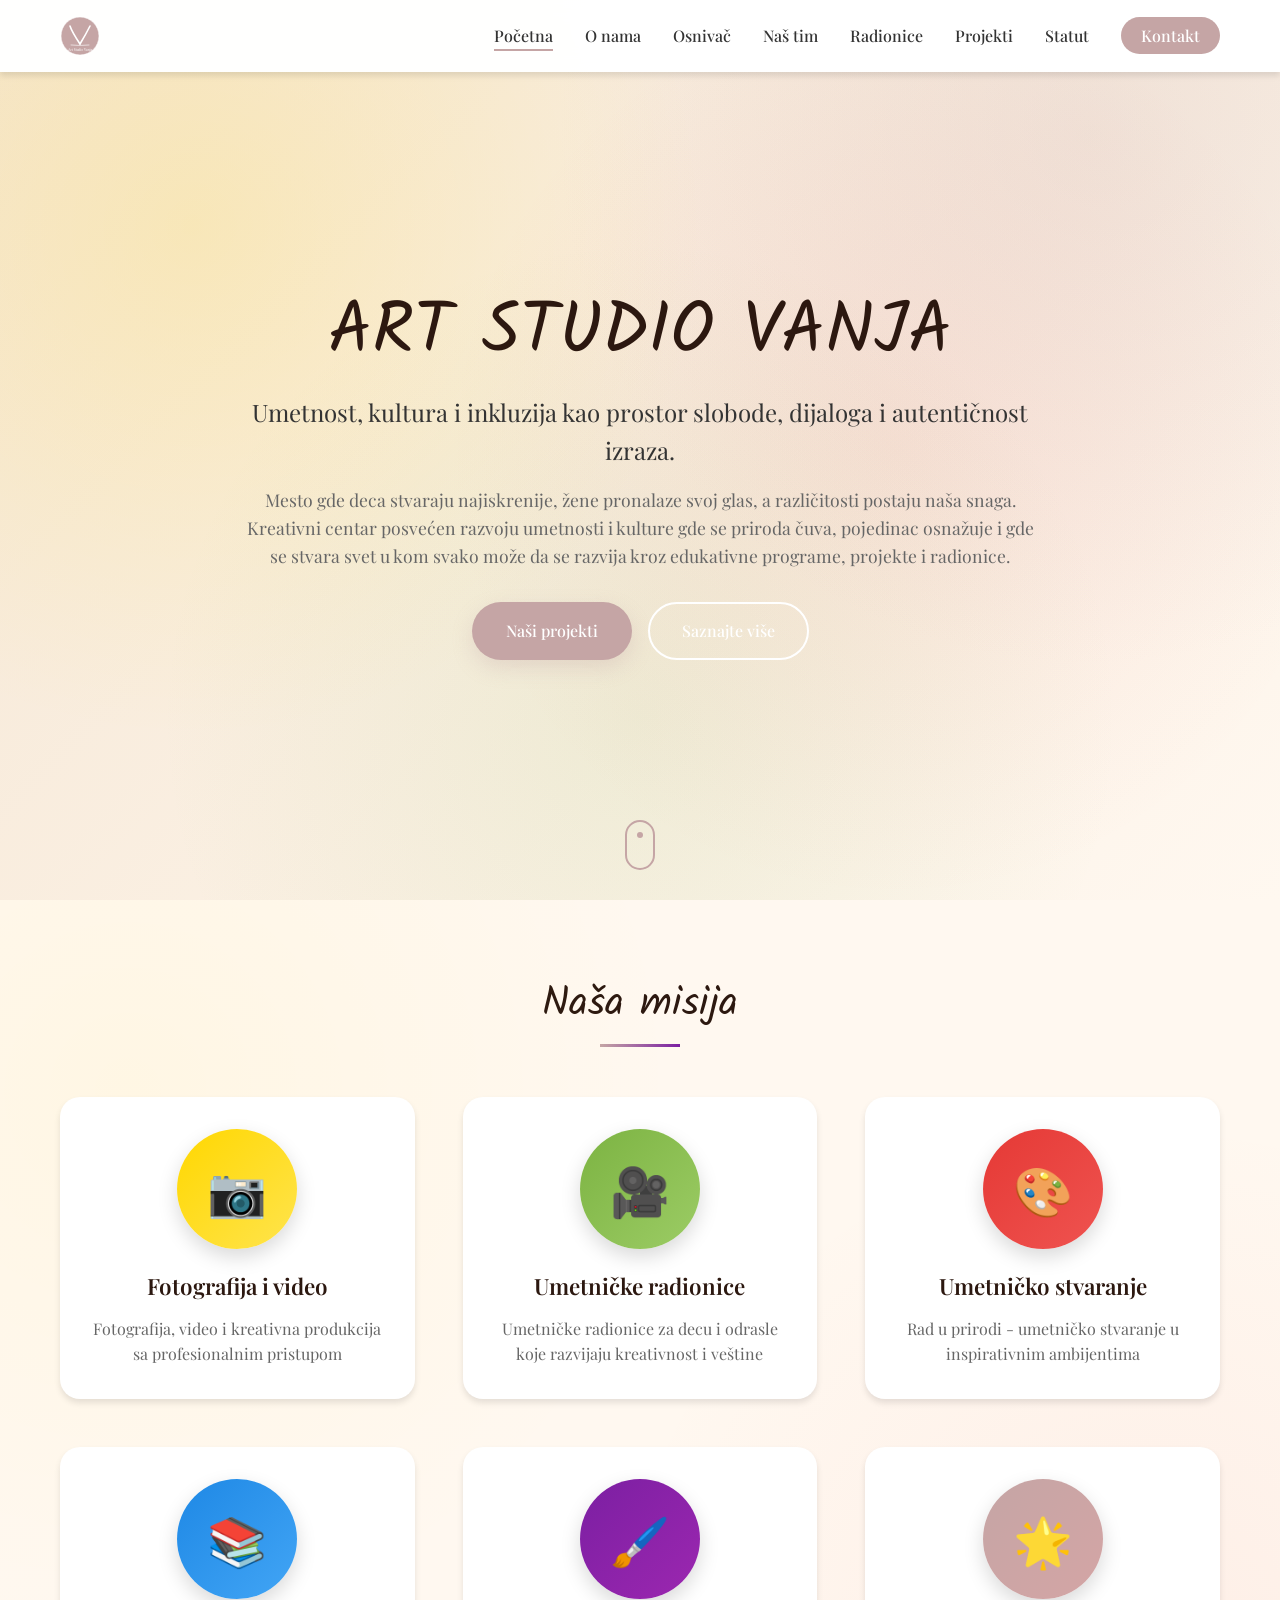
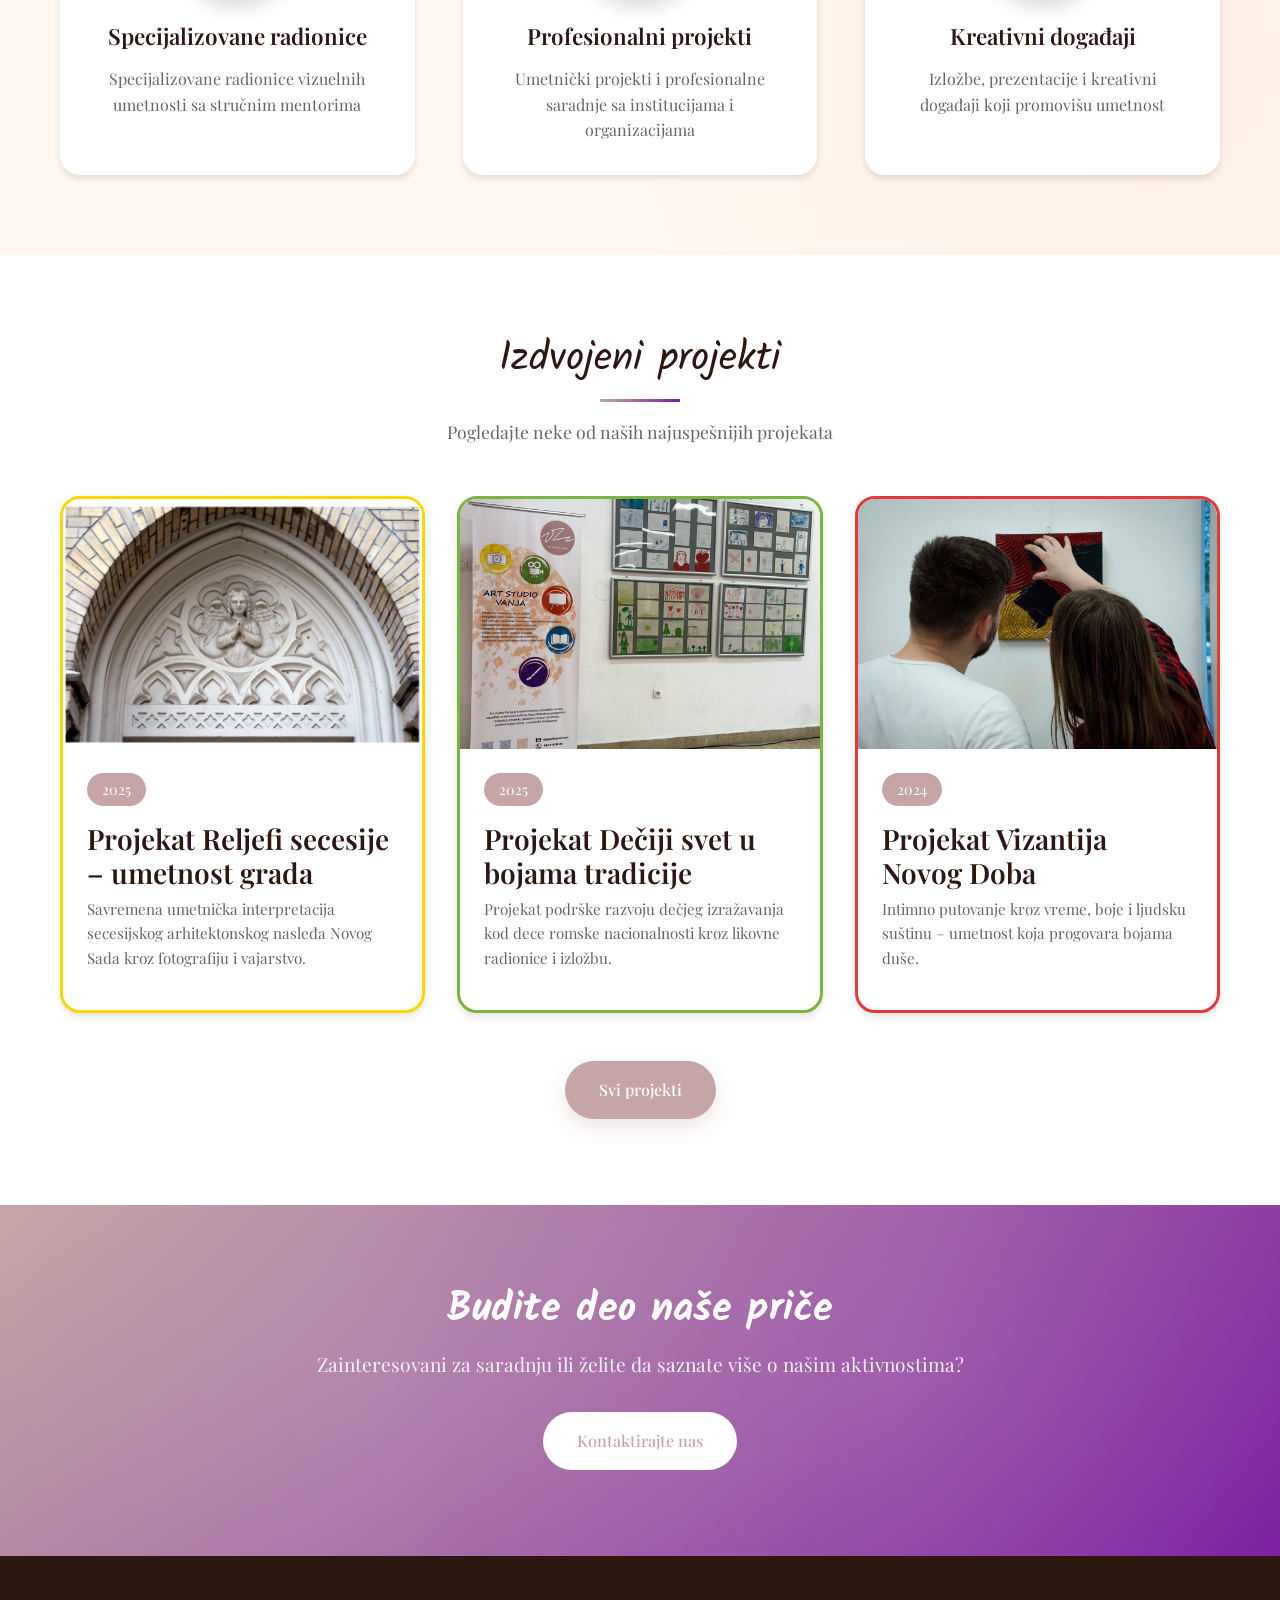
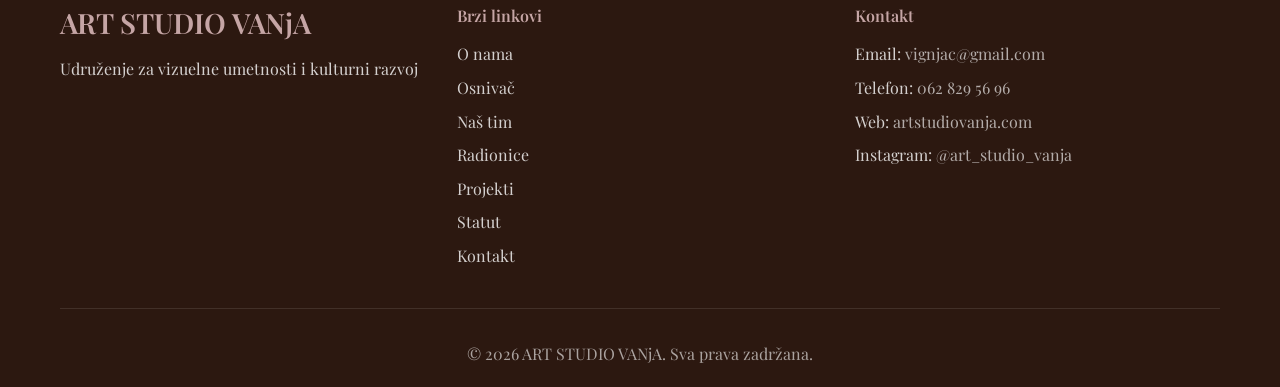
==== index.html @ 2db93eac "Initial commit" ====
<!DOCTYPE html>
<html lang="sr">
<head>
    <meta charset="UTF-8">
    <meta name="viewport" content="width=device-width, initial-scale=1.0">
    <meta name="description" content="ART STUDIO VANjA - Udruženje za vizuelne umetnosti, osnaživanje žena, inkluziju osetljivih grupa i umetnički rad sa decom">
    <meta name="keywords" content="vizuelne umetnosti, udruženje, kultura, Srbija, umetnost">
    <title>ART STUDIO VANjA | Udruženje za vizuelne umetnosti</title>
    <link rel="stylesheet" href="css/style.css">
    <link rel="preconnect" href="https://fonts.googleapis.com">
    <link rel="preconnect" href="https://fonts.gstatic.com" crossorigin>
    <link href="https://fonts.googleapis.com/css2?family=Playfair+Display:wght@400;600;700&family=Poppins:wght@300;400;500;600&family=Kalam:wght@300;400;700&display=swap" rel="stylesheet">
</head>
<body>
    <!-- Navigation -->
    <nav class="navbar" id="navbar">
        <div class="container">
            <div class="nav-wrapper">
                <a href="index.html" class="logo">
                    <img src="images/logo.svg" alt="ART STUDIO VANJA" style="height: 40px; width: auto;">
                </a>
                <button class="mobile-menu-toggle" id="mobileMenuToggle">
                    <span></span>
                    <span></span>
                    <span></span>
                </button>
                <ul class="nav-menu" id="navMenu">
                    <li><a href="index.html" class="nav-link active">Početna</a></li>
                    <li><a href="about.html" class="nav-link">O nama</a></li>
                    <li><a href="founder.html" class="nav-link">Osnivač</a></li>
                    <li><a href="team.html" class="nav-link">Naš tim</a></li>
                    <li><a href="workshops.html" class="nav-link">Radionice</a></li>
                    <li><a href="projects.html" class="nav-link">Projekti</a></li>
                    <li><a href="statute.html" class="nav-link">Statut</a></li>
                    <li><a href="contact.html" class="nav-link contact-btn">Kontakt</a></li>
                </ul>
            </div>
        </div>
    </nav>

    <!-- Hero Section -->
    <section class="hero">
        <div class="hero-overlay"></div>
        <div class="container">
            <div class="hero-content">
                <h1 class="hero-title">ART STUDIO VANJA</h1>
                <p class="hero-subtitle">Umetnost, kultura i inkluzija kao prostor slobode, dijaloga i autentičnost izraza.</p>
                <p class="hero-description">
                    Mesto gde deca stvaraju najiskrenije, žene pronalaze svoj glas, a različitosti postaju naša snaga.
                    Kreativni centar posvećen razvoju umetnosti i kulture gde se priroda čuva, pojedinac osnažuje i gde
                    se stvara svet u kom svako može da se razvija kroz edukativne programe, projekte i radionice.
                </p>
                <div class="hero-buttons">
                    <a href="projects.html" class="btn btn-primary">Naši projekti</a>
                    <a href="about.html" class="btn btn-secondary">Saznajte više</a>
                </div>
            </div>
        </div>
        <div class="scroll-indicator">
            <span></span>
        </div>
    </section>

    <!-- Mission Section -->
    <section class="mission">
        <div class="container">
            <div class="section-header">
                <h2 class="section-title">Naša misija</h2>
                <div class="title-underline"></div>
            </div>
            <div class="mission-grid">
                <div class="mission-card">
                    <div class="mission-icon">📷</div>
                    <h3>Fotografija i video</h3>
                    <p>Fotografija, video i kreativna produkcija sa profesionalnim pristupom</p>
                </div>
                <div class="mission-card">
                    <div class="mission-icon">🎥</div>
                    <h3>Umetničke radionice</h3>
                    <p>Umetničke radionice za decu i odrasle koje razvijaju kreativnost i veštine</p>
                </div>
                <div class="mission-card">
                    <div class="mission-icon">🎨</div>
                    <h3>Umetničko stvaranje</h3>
                    <p>Rad u prirodi - umetničko stvaranje u inspirativnim ambijentima</p>
                </div>
                <div class="mission-card">
                    <div class="mission-icon">📚</div>
                    <h3>Specijalizovane radionice</h3>
                    <p>Specijalizovane radionice vizuelnih umetnosti sa stručnim mentorima</p>
                </div>
                <div class="mission-card">
                    <div class="mission-icon">🖌️</div>
                    <h3>Profesionalni projekti</h3>
                    <p>Umetnički projekti i profesionalne saradnje sa institucijama i organizacijama</p>
                </div>
                <div class="mission-card">
                    <div class="mission-icon">🌟</div>
                    <h3>Kreativni događaji</h3>
                    <p>Izložbe, prezentacije i kreativni događaji koji promovišu umetnost</p>
                </div>
            </div>
        </div>
    </section>

    <!-- Featured Projects -->
    <section class="featured-projects">
        <div class="container">
            <div class="section-header">
                <h2 class="section-title">Izdvojeni projekti</h2>
                <div class="title-underline"></div>
                <p class="section-description">Pogledajte neke od naših najuspešnijih projekata</p>
            </div>
            <div class="projects-grid">
                <!-- Project Card 1 - Reljefi Secesije -->
                <div class="project-card">
                    <div class="project-image">
                        <img src="images/projects/reljefi-secesije/viber_image_2026-04-03_11-21-14-003.jpg" alt="Projekat Reljefi secesije">
                        <div class="project-overlay">
                            <button class="project-link" onclick="openProjectModal('reljefiSecesije')">Detalji</button>
                        </div>
                    </div>
                    <div class="project-info">
                        <span class="project-year">2025</span>
                        <h3 class="project-title">Projekat Reljefi secesije – umetnost grada</h3>
                        <p class="project-description">Savremena umetnička interpretacija secesijskog arhitektonskog nasleđa Novog Sada kroz fotografiju i vajarstvo.</p>
                    </div>
                </div>
                <!-- Project Card 2 - Dečiji svet -->
                <div class="project-card">
                    <div class="project-image">
                        <img src="images/projects/deciji-svet/viber_image_2026-04-03_10-10-37-420.jpg" alt="Projekat Dečiji svet">
                        <div class="project-overlay">
                            <button class="project-link" onclick="openProjectModal('decijiSvet')">Detalji</button>
                        </div>
                    </div>
                    <div class="project-info">
                        <span class="project-year">2025</span>
                        <h3 class="project-title">Projekat Dečiji svet u bojama tradicije</h3>
                        <p class="project-description">Projekat podrške razvoju dečjeg izražavanja kod dece romske nacionalnosti kroz likovne radionice i izložbu.</p>
                    </div>
                </div>
                <!-- Project Card 3 - Vizantija -->
                <div class="project-card">
                    <div class="project-image">
                        <img src="images/projects/vizantija/503607739_1239984691470916_4151412287843451661_n.jpg" alt="Projekat Vizantija">
                        <div class="project-overlay">
                            <button class="project-link" onclick="openProjectModal('vizantija')">Detalji</button>
                        </div>
                    </div>
                    <div class="project-info">
                        <span class="project-year">2024</span>
                        <h3 class="project-title">Projekat Vizantija Novog Doba</h3>
                        <p class="project-description">Intimno putovanje kroz vreme, boje i ljudsku suštinu – umetnost koja progovara bojama duše.</p>
                    </div>
                </div>
            </div>
            <div class="text-center">
                <a href="projects.html" class="btn btn-primary">Svi projekti</a>
            </div>
        </div>
    </section>

    <!-- Project Modal -->
    <div class="modal" id="projectModal">
        <div class="modal-content">
            <button class="modal-close" onclick="closeProjectModal()">&times;</button>
            <div class="modal-body" id="modalBody">
                <!-- Modal content will be dynamically inserted here -->
            </div>
        </div>
    </div>

    <!-- Lightbox -->
    <div class="lightbox" id="lightbox">
        <button class="lightbox-close" id="lightboxClose">&times;</button>
        <button class="lightbox-nav lightbox-prev" id="lightboxPrev">&#8249;</button>
        <button class="lightbox-nav lightbox-next" id="lightboxNext">&#8250;</button>
        <div class="lightbox-content">
            <img src="" alt="Fotografija" id="lightboxImage">
        </div>
        <div class="lightbox-counter" id="lightboxCounter">1 / 1</div>
    </div>

    <!-- CTA Section -->
    <section class="cta">
        <div class="container">
            <h2>Budite deo naše priče</h2>
            <p>Zainteresovani za saradnju ili želite da saznate više o našim aktivnostima?</p>
            <a href="contact.html" class="btn btn-light">Kontaktirajte nas</a>
        </div>
    </section>

    <!-- Footer -->
    <footer class="footer">
        <div class="container">
            <div class="footer-content">
                <div class="footer-section">
                    <h3>ART STUDIO VANjA</h3>
                    <p>Udruženje za vizuelne umetnosti i kulturni razvoj</p>
                </div>
                <div class="footer-section">
                    <h4>Brzi linkovi</h4>
                    <ul>
                        <li><a href="about.html">O nama</a></li>
                        <li><a href="founder.html">Osnivač</a></li>
                        <li><a href="team.html">Naš tim</a></li>
                        <li><a href="workshops.html">Radionice</a></li>
                        <li><a href="projects.html">Projekti</a></li>
                        <li><a href="statute.html">Statut</a></li>
                        <li><a href="contact.html">Kontakt</a></li>
                    </ul>
                </div>
                <div class="footer-section">
                    <h4>Kontakt</h4>
                    <p>Email: <a href="mailto:vignjac@gmail.com">vignjac@gmail.com</a></p>
                    <p>Telefon: <a href="tel:+381628295696">062 829 56 96</a></p>
                    <p>Web: <a href="https://artstudiovanja.com">artstudiovanja.com</a></p>
                    <p>Instagram: <a href="https://www.instagram.com/art_studio_vanja" target="_blank" rel="noopener noreferrer">@art_studio_vanja</a></p>
                </div>
            </div>
            <div class="footer-bottom">
                <p>&copy; 2026 ART STUDIO VANjA. Sva prava zadržana.</p>
            </div>
        </div>
    </footer>

    <script src="js/main.js"></script>
</body>
</html>
---- css/style.css ----
/* ==========================================================================
   ART STUDIO VANJA - Main Stylesheet (Redesigned based on Roll-up)
   ========================================================================== */

/* CSS Variables - Based on Roll-up Design */
:root {
    /* Brand Colors from Roll-up */
    --color-rose: #C5A5A5;
    --color-yellow: #FFD700;
    --color-green: #7CB342;
    --color-red: #E53935;
    --color-blue: #1E88E5;
    --color-purple: #7B1FA2;
    --color-peach: #F5E6D3;
    --color-peach-light: #FFF8F0;

    /* Neutral Colors */
    --dark-color: #2C1810;
    --text-color: #333333;
    --text-light: #666666;
    --white: #FFFFFF;

    /* Effects */
    --shadow: 0 4px 6px rgba(0, 0, 0, 0.1);
    --shadow-lg: 0 10px 30px rgba(0, 0, 0, 0.15);
    --shadow-colored: 0 8px 20px rgba(197, 165, 165, 0.3);
    --transition: all 0.3s ease;

    /* Fonts */
    --font-heading: 'Playfair Display', serif;
    --font-body: 'Playfair Display', serif;
    --font-handwritten: 'Kalam', cursive;
}

/* Reset & Base Styles */
* {
    margin: 0;
    padding: 0;
    box-sizing: border-box;
}

html {
    scroll-behavior: smooth;
    font-size: 16px;
}

body {
    font-family: var(--font-body);
    color: var(--text-color);
    line-height: 1.6;
    background-color: var(--white);
    position: relative;
}

/* Watercolor Background Pattern */
body::before {
    content: '';
    position: fixed;
    top: 0;
    left: 0;
    width: 100%;
    height: 100%;
    background-image:
        radial-gradient(circle at 20% 30%, rgba(245, 230, 211, 0.4) 0%, transparent 50%),
        radial-gradient(circle at 80% 20%, rgba(197, 165, 165, 0.3) 0%, transparent 50%),
        radial-gradient(circle at 40% 70%, rgba(255, 215, 0, 0.1) 0%, transparent 50%),
        radial-gradient(circle at 70% 80%, rgba(124, 179, 66, 0.1) 0%, transparent 50%);
    pointer-events: none;
    z-index: -1;
}

img {
    max-width: 100%;
    height: auto;
    display: block;
}

a {
    text-decoration: none;
    color: inherit;
    transition: var(--transition);
}

ul {
    list-style: none;
}

/* Container */
.container {
    max-width: 1200px;
    margin: 0 auto;
    padding: 0 20px;
}

/* Typography */
h1, h2, h3, h4, h5, h6 {
    font-family: var(--font-heading);
    font-weight: 600;
    line-height: 1.2;
    margin-bottom: 1rem;
}

h1 {
    font-size: 3rem;
}

h2 {
    font-size: 2.5rem;
}

h3 {
    font-size: 1.75rem;
}

p {
    margin-bottom: 1rem;
}

/* Handwritten Style for Titles */
.handwritten {
    font-family: var(--font-handwritten);
    font-weight: 400;
}

/* Buttons */
.btn {
    display: inline-block;
    padding: 14px 32px;
    border-radius: 50px;
    font-weight: 500;
    cursor: pointer;
    transition: var(--transition);
    border: 2px solid transparent;
    text-align: center;
    position: relative;
    overflow: hidden;
}

.btn::before {
    content: '';
    position: absolute;
    top: 50%;
    left: 50%;
    width: 0;
    height: 0;
    border-radius: 50%;
    background: rgba(255, 255, 255, 0.3);
    transform: translate(-50%, -50%);
    transition: width 0.6s, height 0.6s;
}

.btn:hover::before {
    width: 300px;
    height: 300px;
}

.btn-primary {
    background-color: var(--color-rose);
    color: var(--white);
    box-shadow: var(--shadow-colored);
}

.btn-primary:hover {
    background-color: var(--color-purple);
    transform: translateY(-2px);
    box-shadow: 0 10px 25px rgba(123, 31, 162, 0.3);
}

.btn-secondary {
    background-color: transparent;
    border-color: var(--white);
    color: var(--white);
}

.btn-secondary:hover {
    background-color: var(--white);
    color: var(--color-rose);
    transform: translateY(-2px);
}

.btn-light {
    background-color: var(--white);
    color: var(--color-rose);
}

.btn-light:hover {
    background-color: transparent;
    border-color: var(--white);
    color: var(--white);
    transform: translateY(-2px);
}

/* Navigation */
.navbar {
    position: fixed;
    top: 0;
    left: 0;
    right: 0;
    background-color: rgba(255, 255, 255, 0.98);
    backdrop-filter: blur(10px);
    box-shadow: var(--shadow);
    z-index: 1000;
    transition: var(--transition);
}

.navbar.scrolled {
    background-color: rgba(255, 255, 255, 0.95);
}

.nav-wrapper {
    display: flex;
    justify-content: space-between;
    align-items: center;
    padding: 1rem 0;
}

.logo {
    font-family: var(--font-handwritten);
    font-size: 1.5rem;
    font-weight: 700;
    color: var(--color-rose);
    display: flex;
    align-items: center;
    gap: 10px;
}

.logo-icon {
    width: 40px;
    height: 40px;
    background-color: var(--color-rose);
    border-radius: 50%;
    display: flex;
    align-items: center;
    justify-content: center;
    color: var(--white);
    font-size: 1.2rem;
    font-weight: bold;
}

.nav-menu {
    display: flex;
    gap: 2rem;
    align-items: center;
}

.nav-link {
    font-weight: 500;
    color: var(--text-color);
    position: relative;
}

.nav-link::after {
    content: '';
    position: absolute;
    bottom: -5px;
    left: 0;
    width: 0;
    height: 2px;
    background-color: var(--color-rose);
    transition: var(--transition);
}

.nav-link:hover::after,
.nav-link.active::after {
    width: 100%;
}

.contact-btn {
    padding: 8px 20px;
    background-color: var(--color-rose);
    color: var(--white);
    border-radius: 25px;
}

.contact-btn::after {
    display: none;
}

.contact-btn:hover {
    background-color: var(--color-purple);
}

.mobile-menu-toggle {
    display: none;
    flex-direction: column;
    gap: 5px;
    background: none;
    border: none;
    cursor: pointer;
}

.mobile-menu-toggle span {
    width: 25px;
    height: 3px;
    background-color: var(--color-rose);
    transition: var(--transition);
}

/* Hero Section */
.hero {
    position: relative;
    min-height: 100vh;
    display: flex;
    align-items: center;
    justify-content: center;
    background: linear-gradient(135deg, var(--color-peach) 0%, var(--color-peach-light) 100%);
    color: var(--dark-color);
    text-align: center;
    padding: 100px 20px 50px;
    overflow: hidden;
}

/* Watercolor effect overlay */
.hero::before {
    content: '';
    position: absolute;
    top: 0;
    left: 0;
    right: 0;
    bottom: 0;
    background-image:
        radial-gradient(circle at 15% 25%, rgba(255, 215, 0, 0.15) 0%, transparent 40%),
        radial-gradient(circle at 85% 15%, rgba(197, 165, 165, 0.2) 0%, transparent 40%),
        radial-gradient(circle at 50% 80%, rgba(124, 179, 66, 0.1) 0%, transparent 50%),
        radial-gradient(circle at 70% 50%, rgba(229, 57, 53, 0.08) 0%, transparent 45%);
    pointer-events: none;
}

.hero-overlay {
    position: absolute;
    top: 0;
    left: 0;
    right: 0;
    bottom: 0;
    opacity: 0.3;
    pointer-events: none;
}

.hero-content {
    position: relative;
    z-index: 1;
    max-width: 800px;
}

.hero-title {
    font-family: var(--font-handwritten);
    font-size: 4.5rem;
    margin-bottom: 1rem;
    color: var(--dark-color);
    animation: fadeInUp 1s ease;
    font-weight: 400;
}

.hero-subtitle {
    font-size: 1.5rem;
    margin-bottom: 1rem;
    font-weight: 400;
    color: var(--text-color);
    animation: fadeInUp 1s ease 0.2s both;
}

.hero-description {
    font-size: 1.1rem;
    margin-bottom: 2rem;
    color: var(--text-light);
    animation: fadeInUp 1s ease 0.4s both;
}

.hero-buttons {
    display: flex;
    gap: 1rem;
    justify-content: center;
    flex-wrap: wrap;
    animation: fadeInUp 1s ease 0.6s both;
}

.scroll-indicator {
    position: absolute;
    bottom: 30px;
    left: 50%;
    transform: translateX(-50%);
    animation: bounce 2s infinite;
}

.scroll-indicator span {
    display: block;
    width: 30px;
    height: 50px;
    border: 2px solid var(--color-rose);
    border-radius: 25px;
    position: relative;
}

.scroll-indicator span::before {
    content: '';
    position: absolute;
    top: 10px;
    left: 50%;
    width: 6px;
    height: 6px;
    background-color: var(--color-rose);
    border-radius: 50%;
    transform: translateX(-50%);
    animation: scroll 2s infinite;
}

/* Page Header */
.page-header {
    background: linear-gradient(135deg, var(--color-peach) 0%, var(--color-peach-light) 100%);
    color: var(--dark-color);
    text-align: center;
    padding: 150px 20px 80px;
    margin-top: 70px;
    position: relative;
    overflow: hidden;
}

.page-header::before {
    content: '';
    position: absolute;
    top: 0;
    left: 0;
    right: 0;
    bottom: 0;
    background-image:
        radial-gradient(circle at 20% 30%, rgba(197, 165, 165, 0.2) 0%, transparent 50%),
        radial-gradient(circle at 80% 70%, rgba(124, 179, 66, 0.15) 0%, transparent 50%);
    pointer-events: none;
}

.page-header h1 {
    font-family: var(--font-handwritten);
    font-size: 3.5rem;
    margin-bottom: 0.5rem;
    position: relative;
    z-index: 1;
}

.page-header p {
    font-size: 1.2rem;
    color: var(--text-light);
    position: relative;
    z-index: 1;
}

/* Section Styling */
section {
    padding: 80px 0;
}

.section-header {
    text-align: center;
    margin-bottom: 50px;
}

.section-title {
    font-family: var(--font-handwritten);
    color: var(--dark-color);
    margin-bottom: 1rem;
    font-weight: 400;
}

.title-underline {
    width: 80px;
    height: 3px;
    background: linear-gradient(90deg, var(--color-rose), var(--color-purple));
    margin: 0 auto 1rem;
}

.section-description {
    color: var(--text-light);
    font-size: 1.1rem;
    max-width: 600px;
    margin: 0 auto;
}

/* Mission Grid - Colorful Circle Icons */
.mission {
    background-color: var(--color-peach-light);
    position: relative;
}

.mission::before {
    content: '';
    position: absolute;
    top: 0;
    left: 0;
    right: 0;
    bottom: 0;
    background-image:
        radial-gradient(circle at 10% 20%, rgba(255, 215, 0, 0.05) 0%, transparent 40%),
        radial-gradient(circle at 90% 80%, rgba(229, 57, 53, 0.05) 0%, transparent 40%);
    pointer-events: none;
}

.mission-grid {
    display: grid;
    grid-template-columns: repeat(auto-fit, minmax(300px, 1fr));
    gap: 3rem;
    position: relative;
}

.mission-card {
    background-color: var(--white);
    padding: 2rem;
    border-radius: 20px;
    text-align: center;
    transition: var(--transition);
    box-shadow: var(--shadow);
    position: relative;
}

.mission-card:hover {
    transform: translateY(-10px);
    box-shadow: var(--shadow-lg);
}

/* Colorful Circle Icons like Roll-up */
.mission-icon {
    width: 120px;
    height: 120px;
    margin: 0 auto 1.5rem;
    border-radius: 50%;
    display: flex;
    align-items: center;
    justify-content: center;
    font-size: 3rem;
    color: var(--white);
    box-shadow: 0 8px 20px rgba(0, 0, 0, 0.15);
    position: relative;
    transition: var(--transition);
}

.mission-card:hover .mission-icon {
    transform: scale(1.1) rotate(5deg);
}

/* Individual colors for each icon */
.mission-card:nth-child(1) .mission-icon {
    background: linear-gradient(135deg, var(--color-yellow) 0%, #FFE44D 100%);
}

.mission-card:nth-child(2) .mission-icon {
    background: linear-gradient(135deg, var(--color-green) 0%, #9CCC65 100%);
}

.mission-card:nth-child(3) .mission-icon {
    background: linear-gradient(135deg, var(--color-red) 0%, #EF5350 100%);
}

.mission-card:nth-child(4) .mission-icon {
    background: linear-gradient(135deg, var(--color-blue) 0%, #42A5F5 100%);
}

.mission-card:nth-child(5) .mission-icon {
    background: linear-gradient(135deg, var(--color-purple) 0%, #9C27B0 100%);
}

.mission-card:nth-child(6) .mission-icon {
    background: linear-gradient(135deg, var(--color-rose) 0%, #D4A5A5 100%);
}

.mission-card h3 {
    color: var(--dark-color);
    margin-bottom: 1rem;
    font-size: 1.4rem;
}

.mission-card p {
    color: var(--text-light);
    margin-bottom: 0;
}

/* Projects Grid */
.featured-projects {
    background-color: var(--white);
}

.projects-grid {
    display: grid;
    grid-template-columns: repeat(auto-fill, minmax(350px, 1fr));
    gap: 2rem;
    margin-bottom: 3rem;
}

.project-card {
    background-color: var(--white);
    border-radius: 20px;
    overflow: hidden;
    box-shadow: var(--shadow);
    transition: var(--transition);
    border: 3px solid transparent;
}

.project-card:hover {
    transform: translateY(-10px);
    box-shadow: var(--shadow-lg);
}

/* Color borders for project cards */
.project-card:nth-child(3n+1) {
    border-color: var(--color-yellow);
}

.project-card:nth-child(3n+2) {
    border-color: var(--color-green);
}

.project-card:nth-child(3n) {
    border-color: var(--color-red);
}

.project-image {
    position: relative;
    height: 250px;
    overflow: hidden;
}

.project-image img {
    width: 100%;
    height: 100%;
    object-fit: cover;
    transition: var(--transition);
}

.project-card:hover .project-image img {
    transform: scale(1.1);
}

.project-overlay {
    position: absolute;
    top: 0;
    left: 0;
    right: 0;
    bottom: 0;
    background-color: rgba(197, 165, 165, 0.95);
    display: flex;
    align-items: center;
    justify-content: center;
    opacity: 0;
    transition: var(--transition);
}

.project-card:hover .project-overlay {
    opacity: 1;
}

.project-link {
    color: var(--white);
    border: 2px solid var(--white);
    padding: 10px 25px;
    border-radius: 25px;
    background: none;
    cursor: pointer;
    font-weight: 500;
}

.project-link:hover {
    background-color: var(--white);
    color: var(--color-rose);
}

.project-info {
    padding: 1.5rem;
}

.project-year {
    display: inline-block;
    background-color: var(--color-rose);
    color: var(--white);
    padding: 5px 15px;
    border-radius: 20px;
    font-size: 0.9rem;
    margin-bottom: 1rem;
}

.project-title {
    color: var(--dark-color);
    margin-bottom: 0.5rem;
}

.project-description {
    color: var(--text-light);
    font-size: 0.95rem;
}

.project-tags {
    display: flex;
    gap: 0.5rem;
    flex-wrap: wrap;
    margin-top: 1rem;
}

.tag {
    background-color: var(--color-peach);
    color: var(--dark-color);
    padding: 5px 12px;
    border-radius: 15px;
    font-size: 0.85rem;
}

.text-center {
    text-align: center;
}

/* Filter Section */
.filter-section {
    background-color: var(--color-peach-light);
    padding: 2rem 0;
}

.filter-wrapper {
    display: flex;
    align-items: center;
    justify-content: center;
    gap: 2rem;
    flex-wrap: wrap;
}

.filter-label {
    font-weight: 600;
    color: var(--dark-color);
}

.filter-buttons {
    display: flex;
    gap: 1rem;
    flex-wrap: wrap;
}

.filter-btn {
    padding: 10px 20px;
    background-color: var(--white);
    color: var(--text-color);
    border: 2px solid transparent;
    border-radius: 25px;
    cursor: pointer;
    transition: var(--transition);
    font-weight: 500;
}

.filter-btn:hover,
.filter-btn.active {
    background-color: var(--color-rose);
    color: var(--white);
    border-color: var(--color-rose);
}

.projects-section {
    padding: 60px 0;
}

/* About Page */
.about-content {
    padding: 60px 0;
}

.content-grid {
    display: grid;
    grid-template-columns: 1fr 1fr;
    gap: 3rem;
    align-items: center;
}

.content-text h2 {
    font-family: var(--font-handwritten);
    color: var(--color-rose);
    margin-bottom: 1.5rem;
}

.content-text p {
    color: var(--text-light);
    margin-bottom: 1rem;
}

.content-image {
    border-radius: 20px;
    overflow: hidden;
    box-shadow: var(--shadow-lg);
    border: 5px solid var(--color-peach);
}

.content-image img {
    width: 100%;
    height: 500px;
    object-fit: cover;
}

/* Founder Page Styles */

/* Founder Profile Section */
.founder-profile {
    padding: 80px 0 60px;
    background: linear-gradient(135deg, var(--color-peach-light) 0%, var(--white) 100%);
    position: relative;
    overflow: hidden;
}

.founder-profile::before {
    content: '';
    position: absolute;
    top: -20%;
    right: -10%;
    width: 500px;
    height: 500px;
    background: radial-gradient(circle, rgba(197, 165, 165, 0.15) 0%, transparent 70%);
    border-radius: 50%;
    pointer-events: none;
}

.profile-wrapper {
    display: grid;
    grid-template-columns: 400px 1fr;
    gap: 4rem;
    align-items: center;
    position: relative;
    z-index: 1;
}

.profile-image-container {
    position: relative;
}

.profile-image {
    width: 100%;
    height: auto;
    border-radius: 20px;
    box-shadow: var(--shadow-colored);
    transition: var(--transition);
    object-fit: cover;
    aspect-ratio: 3/4;
}

.profile-image:hover {
    transform: translateY(-10px);
    box-shadow: 0 15px 40px rgba(197, 165, 165, 0.4);
}

.profile-intro h2 {
    font-family: var(--font-handwritten);
    font-size: 2.5rem;
    color: var(--dark-color);
    margin-bottom: 1.5rem;
}

.profile-quote {
    font-size: 1.2rem;
    line-height: 1.8;
    color: var(--text-color);
    font-style: italic;
    padding: 1.5rem 0;
    border-left: 4px solid var(--color-rose);
    padding-left: 2rem;
    margin-bottom: 2rem;
    background-color: rgba(255, 255, 255, 0.6);
    border-radius: 0 10px 10px 0;
}

.profile-highlights {
    display: flex;
    flex-direction: column;
    gap: 1.5rem;
}

.highlight-item {
    display: flex;
    align-items: center;
    gap: 1rem;
    font-size: 1.1rem;
    color: var(--text-color);
    font-weight: 500;
}

.highlight-icon {
    font-size: 2rem;
    width: 60px;
    height: 60px;
    display: flex;
    align-items: center;
    justify-content: center;
    background: linear-gradient(135deg, var(--color-rose) 0%, var(--color-purple) 100%);
    border-radius: 50%;
    box-shadow: var(--shadow);
}

.founder-biography {
    padding: 60px 0;
    background-color: var(--white);
}

.bio-intro {
    display: grid;
    grid-template-columns: 2fr 1fr;
    gap: 3rem;
    align-items: start;
}

.bio-text h2 {
    font-family: var(--font-handwritten);
    color: var(--color-rose);
    margin-bottom: 1.5rem;
    font-size: 2.5rem;
}

.bio-text p {
    color: var(--text-light);
    line-height: 1.8;
    margin-bottom: 1.5rem;
}

.contact-card {
    background: linear-gradient(135deg, var(--color-peach) 0%, var(--color-peach-light) 100%);
    padding: 2rem;
    border-radius: 20px;
    box-shadow: var(--shadow);
    position: sticky;
    top: 100px;
}

.contact-card h3 {
    font-family: var(--font-handwritten);
    color: var(--color-rose);
    margin-bottom: 1.5rem;
}

.contact-card p {
    margin-bottom: 1rem;
    color: var(--text-color);
}

.contact-card a {
    color: var(--color-rose);
    font-weight: 500;
}

.contact-card a:hover {
    text-decoration: underline;
}

/* International Presence */
.international-section {
    background-color: var(--color-peach-light);
    padding: 80px 0;
    position: relative;
    overflow: hidden;
}

.international-section::before {
    content: '';
    position: absolute;
    top: 0;
    left: 0;
    right: 0;
    bottom: 0;
    background-image:
        radial-gradient(circle at 20% 30%, rgba(197, 165, 165, 0.15) 0%, transparent 50%),
        radial-gradient(circle at 80% 70%, rgba(124, 179, 66, 0.1) 0%, transparent 50%);
    pointer-events: none;
}

.countries-grid {
    display: grid;
    grid-template-columns: repeat(auto-fit, minmax(200px, 1fr));
    gap: 1.5rem;
    margin-top: 3rem;
    position: relative;
}

.country-badge {
    background-color: var(--white);
    padding: 1.5rem;
    border-radius: 15px;
    text-align: center;
    font-size: 1.1rem;
    font-weight: 500;
    color: var(--dark-color);
    box-shadow: var(--shadow);
    transition: var(--transition);
    border: 2px solid transparent;
}

.country-badge:hover {
    transform: translateY(-5px);
    box-shadow: var(--shadow-lg);
    border-color: var(--color-rose);
}

/* Awards Section */
.awards-section {
    background-color: var(--white);
    padding: 80px 0;
}

.awards-list-detailed {
    max-width: 800px;
    margin: 0 auto;
}

.award-item-detailed {
    display: flex;
    gap: 2rem;
    margin-bottom: 3rem;
    padding: 2.5rem;
    background: linear-gradient(135deg, var(--color-peach-light) 0%, var(--white) 100%);
    border-radius: 20px;
    box-shadow: var(--shadow);
    transition: var(--transition);
    border-left: 5px solid var(--color-yellow);
}

.award-item-detailed:hover {
    transform: translateX(10px);
    box-shadow: var(--shadow-lg);
}

.award-year {
    font-family: var(--font-heading);
    font-size: 3rem;
    font-weight: 700;
    color: var(--color-rose);
    flex-shrink: 0;
    line-height: 1;
}

.award-content h3 {
    font-family: var(--font-handwritten);
    color: var(--dark-color);
    margin-bottom: 1rem;
    font-size: 1.5rem;
}

.award-content p {
    color: var(--text-light);
    line-height: 1.6;
    margin-bottom: 0;
}

/* Timeline for Solo Exhibitions */
.exhibitions-section {
    background-color: var(--color-peach-light);
    padding: 80px 0;
}

.timeline {
    max-width: 900px;
    margin: 3rem auto 0;
    position: relative;
    padding-left: 2rem;
}

.timeline::before {
    content: '';
    position: absolute;
    left: 0;
    top: 0;
    bottom: 0;
    width: 4px;
    background: linear-gradient(to bottom, var(--color-rose), var(--color-purple));
    border-radius: 2px;
}

.timeline-item {
    position: relative;
    margin-bottom: 2.5rem;
    padding-left: 2rem;
}

.timeline-item::before {
    content: '';
    position: absolute;
    left: -2rem;
    top: 5px;
    width: 16px;
    height: 16px;
    background-color: var(--color-rose);
    border-radius: 50%;
    border: 4px solid var(--white);
    box-shadow: 0 0 0 2px var(--color-rose);
    z-index: 1;
}

.timeline-year {
    font-family: var(--font-heading);
    font-size: 1.2rem;
    font-weight: 600;
    color: var(--color-rose);
    margin-bottom: 0.5rem;
}

.timeline-content {
    background-color: var(--white);
    padding: 1.5rem;
    border-radius: 15px;
    box-shadow: var(--shadow);
    transition: var(--transition);
}

.timeline-content:hover {
    transform: translateX(10px);
    box-shadow: var(--shadow-lg);
}

.timeline-content h3 {
    color: var(--dark-color);
    margin-bottom: 0.5rem;
    font-size: 1.2rem;
}

.timeline-content p {
    color: var(--text-light);
    margin-bottom: 0;
    font-size: 0.95rem;
}

/* International Group Exhibitions */
.group-intl-exhibitions {
    background-color: var(--white);
    padding: 80px 0;
}

.exhibitions-grid {
    display: grid;
    grid-template-columns: repeat(auto-fit, minmax(350px, 1fr));
    gap: 2rem;
    margin-top: 3rem;
}

.exhibition-card {
    background-color: var(--color-peach-light);
    padding: 2rem;
    border-radius: 20px;
    box-shadow: var(--shadow);
    transition: var(--transition);
    border-top: 5px solid var(--color-blue);
}

.exhibition-card:hover {
    transform: translateY(-10px);
    box-shadow: var(--shadow-lg);
}

.exhibition-year {
    display: inline-block;
    background-color: var(--color-rose);
    color: var(--white);
    padding: 8px 20px;
    border-radius: 20px;
    font-weight: 600;
    margin-bottom: 1rem;
}

.exhibition-card h3 {
    color: var(--dark-color);
    margin-bottom: 1rem;
    font-size: 1.3rem;
}

.exhibition-location {
    color: var(--text-light);
    margin-bottom: 0.5rem;
    font-size: 1rem;
}

.exhibition-countries {
    color: var(--text-color);
    font-size: 0.95rem;
    line-height: 1.6;
    margin-top: 1rem;
    padding-top: 1rem;
    border-top: 2px solid rgba(197, 165, 165, 0.3);
}

/* National Group Exhibitions */
.group-national-exhibitions {
    background-color: var(--color-peach-light);
    padding: 80px 0;
}

.national-exhibitions-list {
    max-width: 900px;
    margin: 3rem auto 0;
}

.national-exhibition-item {
    display: flex;
    gap: 2rem;
    align-items: flex-start;
    margin-bottom: 2rem;
    padding: 1.5rem;
    background-color: var(--white);
    border-radius: 15px;
    box-shadow: var(--shadow);
    transition: var(--transition);
    border-left: 5px solid var(--color-green);
}

.national-exhibition-item:hover {
    transform: translateX(10px);
    box-shadow: var(--shadow-lg);
}

.nat-ex-year {
    font-family: var(--font-heading);
    font-size: 1.5rem;
    font-weight: 700;
    color: var(--color-rose);
    flex-shrink: 0;
    min-width: 60px;
}

.nat-ex-content h4 {
    color: var(--dark-color);
    margin-bottom: 0.5rem;
    font-size: 1.1rem;
}

.nat-ex-content p {
    color: var(--text-light);
    margin-bottom: 0;
    font-size: 0.95rem;
}

/* Projects Section on Founder Page */
.projects-section-founder {
    background-color: var(--white);
    padding: 80px 0;
}

.projects-founder-grid {
    display: grid;
    grid-template-columns: repeat(auto-fit, minmax(300px, 1fr));
    gap: 2rem;
    margin-top: 3rem;
}

.project-founder-card {
    background: linear-gradient(135deg, var(--color-peach) 0%, var(--color-peach-light) 100%);
    padding: 2.5rem;
    border-radius: 20px;
    box-shadow: var(--shadow);
    transition: var(--transition);
    border-top: 5px solid var(--color-purple);
}

.project-founder-card:hover {
    transform: translateY(-10px);
    box-shadow: var(--shadow-lg);
}

.project-founder-year {
    display: inline-block;
    background-color: var(--color-rose);
    color: var(--white);
    padding: 8px 20px;
    border-radius: 20px;
    font-weight: 600;
    margin-bottom: 1rem;
}

.project-founder-card h3 {
    font-family: var(--font-handwritten);
    color: var(--dark-color);
    margin-bottom: 1rem;
    font-size: 1.5rem;
}

.project-founder-card p {
    color: var(--text-light);
    margin-bottom: 0;
    line-height: 1.6;
}

/* Founder Biography */
.founder-bio {
    background-color: var(--white);
    padding: 80px 0;
}

.founder-content {
    display: grid;
    grid-template-columns: 1.5fr 1fr;
    gap: 3rem;
    margin-top: 3rem;
}

.founder-main h3 {
    font-family: var(--font-handwritten);
    color: var(--color-rose);
    font-size: 2rem;
    margin-bottom: 1.5rem;
}

.founder-intro {
    font-size: 1.1rem;
    color: var(--text-color);
    line-height: 1.8;
    margin-bottom: 1.5rem;
}

.founder-main p {
    color: var(--text-light);
    line-height: 1.8;
    margin-bottom: 1.5rem;
}

.founder-highlights {
    display: flex;
    flex-direction: column;
    gap: 2rem;
}

.highlight-box {
    background-color: var(--color-peach-light);
    padding: 2rem;
    border-radius: 20px;
    border-left: 5px solid var(--color-rose);
    box-shadow: var(--shadow);
}

.highlight-box h4 {
    font-family: var(--font-handwritten);
    color: var(--color-rose);
    font-size: 1.4rem;
    margin-bottom: 1.5rem;
}

.awards-list,
.exhibitions-list {
    list-style: none;
    padding: 0;
}

.awards-list li,
.exhibitions-list li {
    color: var(--text-light);
    margin-bottom: 1rem;
    padding-left: 1.5rem;
    position: relative;
    line-height: 1.6;
}

.awards-list li::before,
.exhibitions-list li::before {
    content: '★';
    position: absolute;
    left: 0;
    color: var(--color-yellow);
    font-size: 1.2rem;
}

.awards-list strong,
.exhibitions-list strong {
    color: var(--color-rose);
    font-weight: 600;
}

.bio-stats {
    display: grid;
    grid-template-columns: repeat(3, 1fr);
    gap: 1rem;
}

.bio-stat {
    display: flex;
    flex-direction: column;
    align-items: center;
    text-align: center;
    padding: 1rem;
    background-color: var(--white);
    border-radius: 15px;
    box-shadow: 0 2px 10px rgba(0, 0, 0, 0.05);
    transition: var(--transition);
}

.bio-stat:hover {
    transform: translateY(-5px);
    box-shadow: var(--shadow);
}

.bio-stat-number {
    font-family: var(--font-heading);
    font-size: 2rem;
    font-weight: 700;
    color: var(--color-rose);
    margin-bottom: 0.5rem;
}

.bio-stat-label {
    font-size: 0.85rem;
    color: var(--text-light);
    line-height: 1.3;
}

/* Vision Mission Values */
.vmv-section {
    background-color: var(--color-peach-light);
    position: relative;
}

.vmv-section::before {
    content: '';
    position: absolute;
    top: 0;
    left: 0;
    right: 0;
    bottom: 0;
    background-image:
        radial-gradient(circle at 25% 25%, rgba(124, 179, 66, 0.08) 0%, transparent 50%),
        radial-gradient(circle at 75% 75%, rgba(30, 136, 229, 0.08) 0%, transparent 50%);
    pointer-events: none;
}

.vmv-grid {
    display: grid;
    grid-template-columns: repeat(auto-fit, minmax(300px, 1fr));
    gap: 2rem;
    position: relative;
}

.vmv-card {
    background-color: var(--white);
    padding: 2.5rem;
    border-radius: 20px;
    text-align: center;
    box-shadow: var(--shadow);
}

.vmv-icon {
    font-size: 3.5rem;
    margin-bottom: 1rem;
}

.vmv-card h3 {
    font-family: var(--font-handwritten);
    color: var(--color-rose);
    margin-bottom: 1rem;
}

.vmv-card p {
    color: var(--text-light);
    margin-bottom: 0;
}

/* Activities */
.activities-list {
    max-width: 900px;
    margin: 0 auto;
}

.activity-item {
    display: flex;
    gap: 2rem;
    margin-bottom: 3rem;
    padding: 2rem;
    background-color: var(--color-peach-light);
    border-radius: 20px;
    transition: var(--transition);
    border-left: 5px solid var(--color-rose);
}

.activity-item:hover {
    box-shadow: var(--shadow);
    transform: translateX(10px);
}

.activity-item:nth-child(2) {
    border-left-color: var(--color-yellow);
}

.activity-item:nth-child(3) {
    border-left-color: var(--color-green);
}

.activity-item:nth-child(4) {
    border-left-color: var(--color-blue);
}

.activity-item:nth-child(5) {
    border-left-color: var(--color-purple);
}

.activity-number {
    font-size: 3rem;
    font-weight: 700;
    color: var(--color-rose);
    font-family: var(--font-heading);
    flex-shrink: 0;
}

.activity-content h3 {
    color: var(--dark-color);
    margin-bottom: 0.5rem;
}

.activity-content p {
    color: var(--text-light);
    margin-bottom: 0;
}

/* Stats Section */
.stats {
    background: linear-gradient(135deg, var(--color-rose) 0%, var(--color-purple) 100%);
    color: var(--white);
    position: relative;
}

.stats::before {
    content: '';
    position: absolute;
    top: 0;
    left: 0;
    right: 0;
    bottom: 0;
    background-image:
        radial-gradient(circle at 20% 40%, rgba(255, 255, 255, 0.1) 0%, transparent 50%),
        radial-gradient(circle at 80% 60%, rgba(255, 255, 255, 0.1) 0%, transparent 50%);
    pointer-events: none;
}

.stats-grid {
    display: grid;
    grid-template-columns: repeat(auto-fit, minmax(200px, 1fr));
    gap: 2rem;
    text-align: center;
    position: relative;
}

.stat-item {
    padding: 2rem;
}

.stat-number {
    font-size: 3.5rem;
    font-weight: 700;
    font-family: var(--font-heading);
    margin-bottom: 0.5rem;
}

.stat-number::after {
    content: '+';
}

.stat-label {
    font-size: 1.1rem;
    opacity: 0.9;
}

/* Statute Page */
.statute-content {
    padding: 60px 0;
}

.statute-wrapper {
    max-width: 900px;
    margin: 0 auto;
}

.statute-info {
    background-color: var(--color-peach-light);
    padding: 2rem;
    border-radius: 20px;
    margin-bottom: 3rem;
    border-left: 5px solid var(--color-rose);
}

.statute-info p {
    margin-bottom: 0.5rem;
}

.statute-document {
    background-color: var(--white);
}

.statute-section {
    margin-bottom: 3rem;
}

.statute-section h2 {
    font-family: var(--font-handwritten);
    color: var(--color-rose);
    border-bottom: 2px solid var(--color-rose);
    padding-bottom: 0.5rem;
    margin-bottom: 2rem;
}

.statute-article {
    margin-bottom: 2rem;
    padding-left: 1rem;
}

.statute-article h3 {
    color: var(--dark-color);
    font-size: 1.2rem;
    margin-bottom: 1rem;
}

.statute-article p,
.statute-article ul {
    color: var(--text-light);
    line-height: 1.8;
}

.statute-article ul {
    margin-left: 2rem;
}

.statute-article li {
    list-style: disc;
    margin-bottom: 0.5rem;
}

.statute-note {
    background-color: #FFF3CD;
    border-left: 4px solid var(--color-yellow);
    padding: 1.5rem;
    margin: 3rem 0;
    border-radius: 10px;
}

.statute-note p {
    margin-bottom: 0;
    color: #856404;
}

.statute-note a {
    color: var(--color-rose);
    font-weight: 600;
}

.statute-download {
    background-color: var(--color-peach-light);
    padding: 3rem 2rem;
    border-radius: 20px;
    text-align: center;
    margin-top: 3rem;
}

.statute-download h3 {
    color: var(--dark-color);
    margin-bottom: 1rem;
    font-size: 1.8rem;
}

.statute-download p {
    color: var(--text-light);
    margin-bottom: 1.5rem;
}

.download-buttons {
    display: flex;
    gap: 1.5rem;
    justify-content: center;
    flex-wrap: wrap;
    margin: 2rem 0;
}

.download-buttons .btn {
    display: inline-flex;
    align-items: center;
    gap: 10px;
    padding: 14px 28px;
    border-radius: 30px;
    font-weight: 600;
    font-size: 1.05rem;
    text-decoration: none;
    transition: all 0.3s ease;
    border: none;
    cursor: pointer;
}

.download-buttons .btn-primary {
    background: linear-gradient(135deg, var(--color-rose), var(--color-yellow));
    color: var(--dark-color);
    box-shadow: 0 4px 15px rgba(197, 165, 165, 0.3);
}

.download-buttons .btn-primary:hover {
    transform: translateY(-3px);
    box-shadow: 0 6px 20px rgba(197, 165, 165, 0.4);
}

.download-buttons .btn-secondary {
    background: white;
    color: var(--dark-color);
    border: 2px solid var(--color-rose);
    box-shadow: 0 4px 15px rgba(0, 0, 0, 0.1);
}

.download-buttons .btn-secondary:hover {
    background: var(--color-rose);
    color: white;
    transform: translateY(-3px);
    box-shadow: 0 6px 20px rgba(197, 165, 165, 0.3);
}

.download-buttons .btn svg {
    width: 20px;
    height: 20px;
}

.download-info {
    margin-top: 1rem;
    margin-bottom: 0;
}

.download-info small {
    color: var(--text-light);
    font-size: 0.9rem;
}

@media (max-width: 768px) {
    .download-buttons {
        flex-direction: column;
        gap: 1rem;
    }

    .download-buttons .btn {
        width: 100%;
        justify-content: center;
    }
}

/* Contact Page */
.contact-section {
    padding: 60px 0;
}

.contact-grid {
    display: grid;
    grid-template-columns: 1.5fr 1fr;
    gap: 3rem;
}

.contact-form-wrapper h2 {
    font-family: var(--font-handwritten);
    color: var(--color-rose);
    margin-bottom: 2rem;
}

.contact-form {
    display: flex;
    flex-direction: column;
    gap: 1.5rem;
}

.form-group {
    display: flex;
    flex-direction: column;
}

.form-group label {
    font-weight: 500;
    margin-bottom: 0.5rem;
    color: var(--dark-color);
}

.form-group input,
.form-group select,
.form-group textarea {
    padding: 12px 15px;
    border: 2px solid var(--color-peach);
    border-radius: 10px;
    font-family: var(--font-body);
    font-size: 1rem;
    transition: var(--transition);
}

.form-group input:focus,
.form-group select:focus,
.form-group textarea:focus {
    outline: none;
    border-color: var(--color-rose);
}

.form-message {
    padding: 1rem;
    border-radius: 10px;
    display: none;
    margin-top: 1rem;
}

.form-message.success {
    display: block;
    background-color: #D4EDDA;
    color: #155724;
    border: 1px solid #C3E6CB;
}

.form-message.error {
    display: block;
    background-color: #F8D7DA;
    color: #721C24;
    border: 1px solid #F5C6CB;
}

.contact-info-wrapper {
    display: flex;
    flex-direction: column;
    gap: 2rem;
}

.contact-info-card {
    background-color: var(--color-peach-light);
    padding: 2rem;
    border-radius: 20px;
}

.contact-info-card h3 {
    font-family: var(--font-handwritten);
    color: var(--color-rose);
    margin-bottom: 2rem;
}

.info-item {
    display: flex;
    gap: 1rem;
    margin-bottom: 1.5rem;
}

.info-icon {
    font-size: 1.5rem;
    flex-shrink: 0;
}

.info-content h4 {
    color: var(--dark-color);
    font-size: 1rem;
    margin-bottom: 0.25rem;
}

.info-content p {
    color: var(--text-light);
    margin-bottom: 0;
}

.info-content a {
    color: var(--color-rose);
}

.info-content a:hover {
    text-decoration: underline;
}

.social-media {
    background-color: var(--color-peach-light);
    padding: 2rem;
    border-radius: 20px;
    text-align: center;
}

.social-media h3 {
    font-family: var(--font-handwritten);
    color: var(--dark-color);
    margin-bottom: 1rem;
}

.social-media p {
    margin-bottom: 0;
}

.instagram-link {
    display: block;
    text-decoration: none;
    margin-top: 1.5rem;
}

.instagram-button {
    display: inline-flex;
    align-items: center;
    gap: 12px;
    padding: 14px 28px;
    background: linear-gradient(135deg, #833AB4 0%, #FD1D1D 50%, #F77737 100%);
    color: white;
    border-radius: 30px;
    font-weight: 600;
    font-size: 1.05rem;
    transition: all 0.3s ease;
    box-shadow: 0 4px 15px rgba(131, 58, 180, 0.3);
}

.instagram-button:hover {
    transform: translateY(-3px);
    box-shadow: 0 6px 20px rgba(131, 58, 180, 0.4);
}

.instagram-button svg {
    width: 24px;
    height: 24px;
}

.social-links {
    display: flex;
    gap: 1rem;
    justify-content: center;
    flex-wrap: wrap;
}

.social-link {
    width: 50px;
    height: 50px;
    background-color: rgba(255, 255, 255, 0.2);
    border-radius: 50%;
    display: flex;
    align-items: center;
    justify-content: center;
    transition: var(--transition);
}

.social-link:hover {
    background-color: var(--white);
    color: var(--color-rose);
    transform: translateY(-5px);
}

.map-section {
    background-color: var(--color-peach-light);
    padding: 3rem 0;
}

.map-placeholder {
    background-color: #E0E0E0;
    height: 400px;
    border-radius: 20px;
    display: flex;
    align-items: center;
    justify-content: center;
    color: var(--text-light);
}

/* Project Modal */
.modal {
    display: none;
    position: fixed;
    z-index: 2000;
    left: 0;
    top: 0;
    width: 100%;
    height: 100%;
    background-color: rgba(0, 0, 0, 0.8);
    overflow-y: auto;
    overflow-x: hidden;
}

.modal.active {
    display: flex;
    align-items: flex-start;
    justify-content: center;
    padding: 40px 20px;
}

.modal-content {
    background-color: var(--white);
    border-radius: 20px;
    max-width: 900px;
    width: 100%;
    position: relative;
    animation: slideIn 0.3s ease;
    margin: 0 auto;
}

.modal-close {
    position: sticky;
    top: 15px;
    float: right;
    margin-right: 20px;
    margin-top: 15px;
    font-size: 2rem;
    background: var(--white);
    border: none;
    cursor: pointer;
    color: var(--dark-color);
    z-index: 10;
    width: 40px;
    height: 40px;
    border-radius: 50%;
    display: flex;
    align-items: center;
    justify-content: center;
    box-shadow: 0 2px 8px rgba(0, 0, 0, 0.15);
}

.modal-close:hover {
    color: var(--color-rose);
    background: var(--color-peach-light);
}

.modal-body {
    padding: 3rem;
    clear: both;
}

/* CTA Section */
.cta {
    background: linear-gradient(135deg, var(--color-rose) 0%, var(--color-purple) 100%);
    color: var(--white);
    text-align: center;
    padding: 80px 20px;
    position: relative;
}

.cta::before {
    content: '';
    position: absolute;
    top: 0;
    left: 0;
    right: 0;
    bottom: 0;
    background-image:
        radial-gradient(circle at 30% 50%, rgba(255, 255, 255, 0.1) 0%, transparent 50%),
        radial-gradient(circle at 70% 50%, rgba(255, 255, 255, 0.1) 0%, transparent 50%);
    pointer-events: none;
}

.cta h2 {
    font-family: var(--font-handwritten);
    font-size: 2.5rem;
    margin-bottom: 1rem;
    position: relative;
}

.cta p {
    font-size: 1.2rem;
    margin-bottom: 2rem;
    opacity: 0.9;
    position: relative;
}

/* Footer */
.footer {
    background-color: var(--dark-color);
    color: var(--white);
    padding: 50px 0 20px;
}

.footer-content {
    display: grid;
    grid-template-columns: repeat(auto-fit, minmax(250px, 1fr));
    gap: 2rem;
    margin-bottom: 2rem;
}

.footer-section h3,
.footer-section h4 {
    color: var(--color-rose);
    margin-bottom: 1rem;
}

.footer-section p {
    opacity: 0.8;
    margin-bottom: 0.5rem;
}

.footer-section ul li {
    margin-bottom: 0.5rem;
}

.footer-section a {
    color: var(--white);
    opacity: 0.8;
}

.footer-section a:hover {
    opacity: 1;
    color: var(--color-rose);
}

.footer-bottom {
    text-align: center;
    padding-top: 2rem;
    border-top: 1px solid rgba(255, 255, 255, 0.1);
}

.footer-bottom p {
    opacity: 0.6;
    margin-bottom: 0;
}

/* ==========================================================================
   Team Page Styles
   ========================================================================== */

.team-section {
    padding: 80px 0;
    background-color: var(--white);
}

.team-intro {
    max-width: 800px;
    margin: 0 auto 60px;
    text-align: center;
}

.team-intro p {
    font-size: 1.1rem;
    line-height: 1.8;
    color: var(--text-light);
}

.team-members {
    max-width: 1000px;
    margin: 0 auto;
}

.team-member {
    display: grid;
    grid-template-columns: 300px 1fr;
    gap: 4rem;
    margin-bottom: 80px;
    background: linear-gradient(135deg, var(--color-peach-light) 0%, var(--white) 100%);
    padding: 3rem;
    border-radius: 20px;
    box-shadow: var(--shadow-lg);
    position: relative;
    overflow: hidden;
}

.team-member::before {
    content: '';
    position: absolute;
    top: -50%;
    right: -10%;
    width: 300px;
    height: 300px;
    background: radial-gradient(circle, rgba(197, 165, 165, 0.2) 0%, transparent 70%);
    border-radius: 50%;
    pointer-events: none;
}

.member-image {
    position: relative;
    z-index: 1;
}

.member-image img {
    width: 100%;
    height: auto;
    border-radius: 15px;
    box-shadow: var(--shadow);
    transition: var(--transition);
    object-fit: cover;
    aspect-ratio: 3/4;
}

.member-image img:hover {
    transform: translateY(-5px);
    box-shadow: var(--shadow-colored);
}

.member-content {
    position: relative;
    z-index: 1;
}

.member-header {
    margin-bottom: 2rem;
    padding-bottom: 1.5rem;
    border-bottom: 2px solid var(--color-rose);
}

.member-header h2 {
    font-size: 2.2rem;
    color: var(--dark-color);
    margin-bottom: 0.5rem;
    font-family: var(--font-heading);
}

.member-role {
    font-size: 1.1rem;
    color: var(--color-rose);
    font-weight: 500;
    font-style: italic;
}

.member-bio {
    margin-bottom: 2rem;
}

.member-bio p {
    font-size: 1rem;
    line-height: 1.8;
    color: var(--text-color);
    margin-bottom: 1rem;
}

.member-bio p:last-child {
    margin-bottom: 0;
}

.member-responsibilities {
    background-color: var(--white);
    padding: 2rem;
    border-radius: 15px;
    border-left: 4px solid var(--color-rose);
    box-shadow: var(--shadow);
}

.member-responsibilities h3 {
    font-size: 1.4rem;
    color: var(--dark-color);
    margin-bottom: 1rem;
    font-family: var(--font-heading);
}

.member-responsibilities ul {
    list-style: none;
    padding: 0;
}

.member-responsibilities ul li {
    font-size: 1rem;
    color: var(--text-color);
    padding: 0.5rem 0;
    padding-left: 1.5rem;
    position: relative;
}

.member-responsibilities ul li::before {
    content: '●';
    position: absolute;
    left: 0;
    color: var(--color-rose);
    font-size: 1.2rem;
}

.team-expansion-notice {
    text-align: center;
    padding: 3rem 2rem;
    background: linear-gradient(135deg, rgba(197, 165, 165, 0.1) 0%, rgba(245, 230, 211, 0.1) 100%);
    border-radius: 15px;
    border: 2px dashed var(--color-rose);
    margin-top: 3rem;
}

.team-expansion-notice p {
    font-size: 1.1rem;
    color: var(--text-light);
    font-style: italic;
    margin: 0;
}

/* Animations */
@keyframes fadeInUp {
    from {
        opacity: 0;
        transform: translateY(30px);
    }
    to {
        opacity: 1;
        transform: translateY(0);
    }
}

@keyframes bounce {
    0%, 20%, 50%, 80%, 100% {
        transform: translateX(-50%) translateY(0);
    }
    40% {
        transform: translateX(-50%) translateY(-10px);
    }
    60% {
        transform: translateX(-50%) translateY(-5px);
    }
}

@keyframes scroll {
    0% {
        opacity: 1;
        transform: translateX(-50%) translateY(0);
    }
    100% {
        opacity: 0;
        transform: translateX(-50%) translateY(20px);
    }
}

@keyframes slideIn {
    from {
        opacity: 0;
        transform: translateY(-50px);
    }
    to {
        opacity: 1;
        transform: translateY(0);
    }
}

/* Workshops Page Styles */
.workshops-intro {
    background-color: var(--white);
    padding: 80px 0;
}

.intro-content {
    max-width: 900px;
    margin: 0 auto;
    text-align: center;
}

.intro-content h2 {
    font-family: var(--font-handwritten);
    color: var(--color-rose);
    font-size: 2.5rem;
    margin-bottom: 1.5rem;
}

.intro-content > p {
    color: var(--text-light);
    font-size: 1.1rem;
    line-height: 1.8;
    margin-bottom: 3rem;
}

.intro-highlights {
    display: grid;
    grid-template-columns: repeat(auto-fit, minmax(150px, 1fr));
    gap: 2rem;
    margin-top: 3rem;
}

.intro-highlight-item {
    text-align: center;
}

.highlight-number {
    font-family: var(--font-heading);
    font-size: 3rem;
    font-weight: 700;
    color: var(--color-rose);
    margin-bottom: 0.5rem;
}

.intro-highlight-item p {
    color: var(--text-color);
    font-weight: 500;
    margin-bottom: 0;
}

/* Workshop Detail Sections */
.workshop-detail {
    padding: 80px 0;
    background-color: var(--color-peach-light);
}

.workshop-detail:nth-child(odd) {
    background-color: var(--white);
}

.workshop-layout {
    display: grid;
    grid-template-columns: 1fr 1.5fr;
    gap: 4rem;
    align-items: start;
}

.workshop-reverse .workshop-layout {
    grid-template-columns: 1.5fr 1fr;
}

.workshop-image {
    position: sticky;
    top: 100px;
}

.workshop-placeholder {
    width: 100%;
    aspect-ratio: 1;
    border-radius: 20px;
    display: flex;
    align-items: center;
    justify-content: center;
    box-shadow: var(--shadow-lg);
}

.workshop-badge {
    display: inline-block;
    background: linear-gradient(135deg, var(--color-rose) 0%, var(--color-purple) 100%);
    color: var(--white);
    padding: 8px 20px;
    border-radius: 20px;
    font-weight: 600;
    font-size: 0.9rem;
    margin-bottom: 1rem;
}

.workshop-info h2 {
    font-family: var(--font-handwritten);
    color: var(--dark-color);
    font-size: 2.5rem;
    margin-bottom: 1rem;
}

.workshop-tagline {
    font-size: 1.2rem;
    color: var(--text-light);
    font-style: italic;
    margin-bottom: 2rem;
}

.workshop-meta {
    background-color: var(--color-peach-light);
    padding: 1.5rem;
    border-radius: 15px;
    margin-bottom: 2rem;
    border-left: 5px solid var(--color-rose);
}

.workshop-detail:nth-child(odd) .workshop-meta {
    background-color: var(--color-peach);
}

.meta-item {
    margin-bottom: 0.75rem;
    color: var(--text-color);
}

.meta-item:last-child {
    margin-bottom: 0;
}

.meta-item strong {
    color: var(--dark-color);
    font-weight: 600;
}

.workshop-description h3 {
    font-family: var(--font-handwritten);
    color: var(--color-rose);
    font-size: 1.8rem;
    margin-bottom: 1rem;
    margin-top: 2rem;
}

.workshop-description h4 {
    color: var(--dark-color);
    font-size: 1.2rem;
    margin-top: 2rem;
    margin-bottom: 1rem;
}

.workshop-description > p {
    color: var(--text-light);
    line-height: 1.8;
    margin-bottom: 1.5rem;
}

.workshop-curriculum {
    list-style: none;
    padding: 0;
}

.workshop-curriculum li {
    color: var(--text-light);
    padding-left: 2rem;
    margin-bottom: 1rem;
    position: relative;
    line-height: 1.6;
}

.workshop-curriculum li::before {
    content: '✓';
    position: absolute;
    left: 0;
    color: var(--color-green);
    font-weight: 700;
    font-size: 1.2rem;
}

.workshop-curriculum strong {
    color: var(--dark-color);
    font-weight: 600;
}

.workshop-outcomes {
    background: linear-gradient(135deg, var(--color-peach) 0%, var(--color-peach-light) 100%);
    padding: 2rem;
    border-radius: 15px;
    margin-top: 2rem;
    box-shadow: var(--shadow);
}

.workshop-detail:nth-child(odd) .workshop-outcomes {
    background: linear-gradient(135deg, var(--color-peach-light) 0%, var(--white) 100%);
}

.workshop-outcomes h4 {
    color: var(--color-rose);
    margin-top: 0;
}

.workshop-outcomes ul {
    list-style: none;
    padding: 0;
}

.workshop-outcomes li {
    color: var(--text-color);
    padding-left: 2rem;
    margin-bottom: 1rem;
    position: relative;
    line-height: 1.6;
}

.workshop-outcomes li:last-child {
    margin-bottom: 0;
}

.workshop-outcomes li::before {
    content: '🎯';
    position: absolute;
    left: 0;
    font-size: 1.2rem;
}

/* Additional Info Section */
.workshops-additional-info {
    background-color: var(--color-peach-light);
    padding: 80px 0;
}

.additional-info-grid {
    display: grid;
    grid-template-columns: repeat(auto-fit, minmax(250px, 1fr));
    gap: 2rem;
}

.info-card {
    background-color: var(--white);
    padding: 2.5rem;
    border-radius: 20px;
    text-align: center;
    box-shadow: var(--shadow);
    transition: var(--transition);
    border-top: 5px solid var(--color-rose);
}

.info-card:nth-child(2) {
    border-top-color: var(--color-blue);
}

.info-card:nth-child(3) {
    border-top-color: var(--color-green);
}

.info-card:nth-child(4) {
    border-top-color: var(--color-purple);
}

.info-card:hover {
    transform: translateY(-10px);
    box-shadow: var(--shadow-lg);
}

.info-icon {
    font-size: 3.5rem;
    margin-bottom: 1rem;
}

.info-card h3 {
    font-family: var(--font-handwritten);
    color: var(--dark-color);
    font-size: 1.5rem;
    margin-bottom: 1rem;
}

.info-card p {
    color: var(--text-light);
    line-height: 1.6;
    margin-bottom: 0;
}

/* Responsive Design */
@media (max-width: 768px) {
    /* Typography */
    h1 {
        font-size: 2rem;
    }

    h2 {
        font-size: 1.75rem;
    }

    h3 {
        font-size: 1.25rem;
    }

    /* Navigation */
    .mobile-menu-toggle {
        display: flex;
    }

    .nav-menu {
        position: fixed;
        top: 70px;
        left: -100%;
        width: 100%;
        height: calc(100vh - 70px);
        background-color: var(--white);
        flex-direction: column;
        padding: 2rem;
        box-shadow: var(--shadow-lg);
        transition: var(--transition);
        gap: 1.5rem;
    }

    .nav-menu.active {
        left: 0;
    }

    /* Hero */
    .hero-title {
        font-size: 2.5rem;
    }

    .hero-subtitle {
        font-size: 1.2rem;
    }

    .hero-description {
        font-size: 1rem;
    }

    .hero-buttons {
        flex-direction: column;
        align-items: stretch;
    }

    /* Page Header */
    .page-header {
        padding: 120px 20px 60px;
    }

    .page-header h1 {
        font-size: 2rem;
    }

    /* Grids */
    .content-grid,
    .contact-grid,
    .founder-content,
    .bio-intro,
    .profile-wrapper {
        grid-template-columns: 1fr;
    }

    .profile-image-container {
        max-width: 400px;
        margin: 0 auto;
    }

    .bio-stats {
        grid-template-columns: 1fr;
    }

    .countries-grid {
        grid-template-columns: 1fr;
    }

    .exhibitions-grid,
    .projects-founder-grid {
        grid-template-columns: 1fr;
    }

    .contact-card {
        position: static;
    }

    .award-item-detailed,
    .national-exhibition-item {
        flex-direction: column;
        text-align: center;
    }

    .award-year,
    .nat-ex-year {
        font-size: 2rem;
    }

    .timeline {
        padding-left: 1.5rem;
    }

    .timeline-item {
        padding-left: 1.5rem;
    }

    /* Workshops responsive */
    .workshop-layout,
    .workshop-reverse .workshop-layout {
        grid-template-columns: 1fr;
    }

    .workshop-image {
        position: static;
        margin-bottom: 2rem;
    }

    .intro-highlights {
        grid-template-columns: repeat(2, 1fr);
    }

    .additional-info-grid {
        grid-template-columns: 1fr;
    }

    .projects-grid {
        grid-template-columns: 1fr;
    }

    .mission-grid,
    .vmv-grid {
        grid-template-columns: 1fr;
    }

    /* Activities */
    .activity-item {
        flex-direction: column;
        text-align: center;
    }

    /* Stats */
    .stat-number {
        font-size: 2.5rem;
    }

    /* Modal */
    .modal.active {
        padding: 20px 10px;
    }

    .modal-body {
        padding: 2rem 1.5rem;
    }

    .modal-close {
        top: 10px;
        margin-right: 10px;
        margin-top: 10px;
    }

    /* Footer */
    .footer-content {
        grid-template-columns: 1fr;
        text-align: center;
    }

    /* Filters */
    .filter-wrapper {
        flex-direction: column;
    }

    .filter-buttons {
        justify-content: center;
    }

    /* Team responsive */
    .team-member {
        grid-template-columns: 1fr;
        gap: 2rem;
        padding: 2rem;
    }

    .member-image {
        max-width: 350px;
        margin: 0 auto;
    }

    .member-responsibilities {
        padding: 1.5rem;
    }
}

@media (max-width: 480px) {
    .hero-title {
        font-size: 2rem;
    }

    .btn {
        padding: 12px 24px;
    }

    section {
        padding: 50px 0;
    }

    .stat-number {
        font-size: 2rem;
    }

    .mission-icon {
        width: 100px;
        height: 100px;
        font-size: 2.5rem;
    }
}

/* Workshop Gallery */
.workshop-gallery {
    padding: 80px 20px;
    background: linear-gradient(to bottom, var(--white), var(--color-peach-light));
}

.gallery-grid {
    display: grid;
    grid-template-columns: repeat(3, 1fr);
    gap: 1.5rem;
    margin-top: 3rem;
}

.gallery-item {
    position: relative;
    border-radius: 15px;
    overflow: hidden;
    box-shadow: var(--shadow);
    transition: transform 0.3s ease, box-shadow 0.3s ease;
    cursor: pointer;
    background: var(--color-peach-light);
    aspect-ratio: 1;
}

.gallery-item.hidden {
    display: none;
}

.gallery-item img {
    width: 100%;
    height: 100%;
    object-fit: cover;
    display: block;
    transition: transform 0.3s ease;
}

.gallery-item:hover {
    transform: translateY(-5px);
    box-shadow: var(--shadow-lg);
}

.gallery-item:hover img {
    transform: scale(1.05);
}

.gallery-placeholder {
    aspect-ratio: 4/3;
    display: flex;
    flex-direction: column;
    align-items: center;
    justify-content: center;
    color: white;
    font-weight: 600;
    text-align: center;
    padding: 2rem;
}

.gallery-placeholder p {
    font-size: 0.9rem;
    opacity: 0.9;
}

/* Lightbox Styles */
.lightbox {
    display: none;
    position: fixed;
    top: 0;
    left: 0;
    width: 100%;
    height: 100%;
    background: rgba(0, 0, 0, 0.95);
    z-index: 10000;
    align-items: center;
    justify-content: center;
    padding: 20px;
    opacity: 0;
    transition: opacity 0.3s ease;
}

.lightbox.active {
    display: flex;
    opacity: 1;
}

.lightbox-content {
    position: relative;
    max-width: 95%;
    max-height: 95%;
    display: flex;
    align-items: center;
    justify-content: center;
}

.lightbox-content img {
    max-width: 100%;
    max-height: 90vh;
    object-fit: contain;
    border-radius: 8px;
    box-shadow: 0 10px 50px rgba(0, 0, 0, 0.5);
}

.lightbox-close {
    position: absolute;
    top: 20px;
    right: 20px;
    width: 50px;
    height: 50px;
    background: rgba(255, 255, 255, 0.9);
    border: none;
    border-radius: 50%;
    font-size: 28px;
    color: var(--dark-color);
    cursor: pointer;
    display: flex;
    align-items: center;
    justify-content: center;
    transition: all 0.3s ease;
    z-index: 10001;
    box-shadow: 0 4px 10px rgba(0, 0, 0, 0.3);
}

.lightbox-close:hover {
    background: white;
    transform: rotate(90deg);
}

.lightbox-nav {
    position: absolute;
    top: 50%;
    transform: translateY(-50%);
    width: 50px;
    height: 50px;
    background: rgba(255, 255, 255, 0.9);
    border: none;
    border-radius: 50%;
    font-size: 24px;
    color: var(--dark-color);
    cursor: pointer;
    display: flex;
    align-items: center;
    justify-content: center;
    transition: all 0.3s ease;
    box-shadow: 0 4px 10px rgba(0, 0, 0, 0.3);
}

.lightbox-nav:hover {
    background: white;
    transform: translateY(-50%) scale(1.1);
}

.lightbox-prev {
    left: 20px;
}

.lightbox-next {
    right: 20px;
}

.lightbox-counter {
    position: absolute;
    bottom: 20px;
    left: 50%;
    transform: translateX(-50%);
    background: rgba(255, 255, 255, 0.9);
    padding: 10px 20px;
    border-radius: 25px;
    color: var(--dark-color);
    font-weight: 600;
    font-size: 14px;
}

.gallery-toggle-btn {
    text-align: center;
    margin-top: 3rem;
}

.gallery-toggle-btn .btn {
    display: inline-flex;
    align-items: center;
    gap: 10px;
    padding: 14px 32px;
    background: linear-gradient(135deg, var(--color-rose), var(--color-yellow));
    color: var(--dark-color);
    border: none;
    border-radius: 30px;
    font-family: var(--font-body);
    font-weight: 600;
    font-size: 1.05rem;
    cursor: pointer;
    transition: all 0.3s ease;
    box-shadow: 0 4px 15px rgba(197, 165, 165, 0.3);
}

.gallery-toggle-btn .btn:hover {
    transform: translateY(-3px);
    box-shadow: 0 6px 20px rgba(197, 165, 165, 0.4);
}

.gallery-toggle-btn .btn svg {
    width: 20px;
    height: 20px;
    transition: transform 0.3s ease;
}

.gallery-toggle-btn .btn.active svg {
    transform: rotate(180deg);
}

@media (max-width: 992px) {
    .gallery-grid {
        grid-template-columns: repeat(2, 1fr);
        gap: 1.2rem;
    }
}

@media (max-width: 768px) {
    .gallery-grid {
        grid-template-columns: 1fr;
        gap: 1.5rem;
    }

    .lightbox-nav {
        width: 40px;
        height: 40px;
        font-size: 20px;
    }

    .lightbox-prev {
        left: 10px;
    }

    .lightbox-next {
        right: 10px;
    }

    .lightbox-close {
        top: 10px;
        right: 10px;
        width: 40px;
        height: 40px;
        font-size: 24px;
    }
}
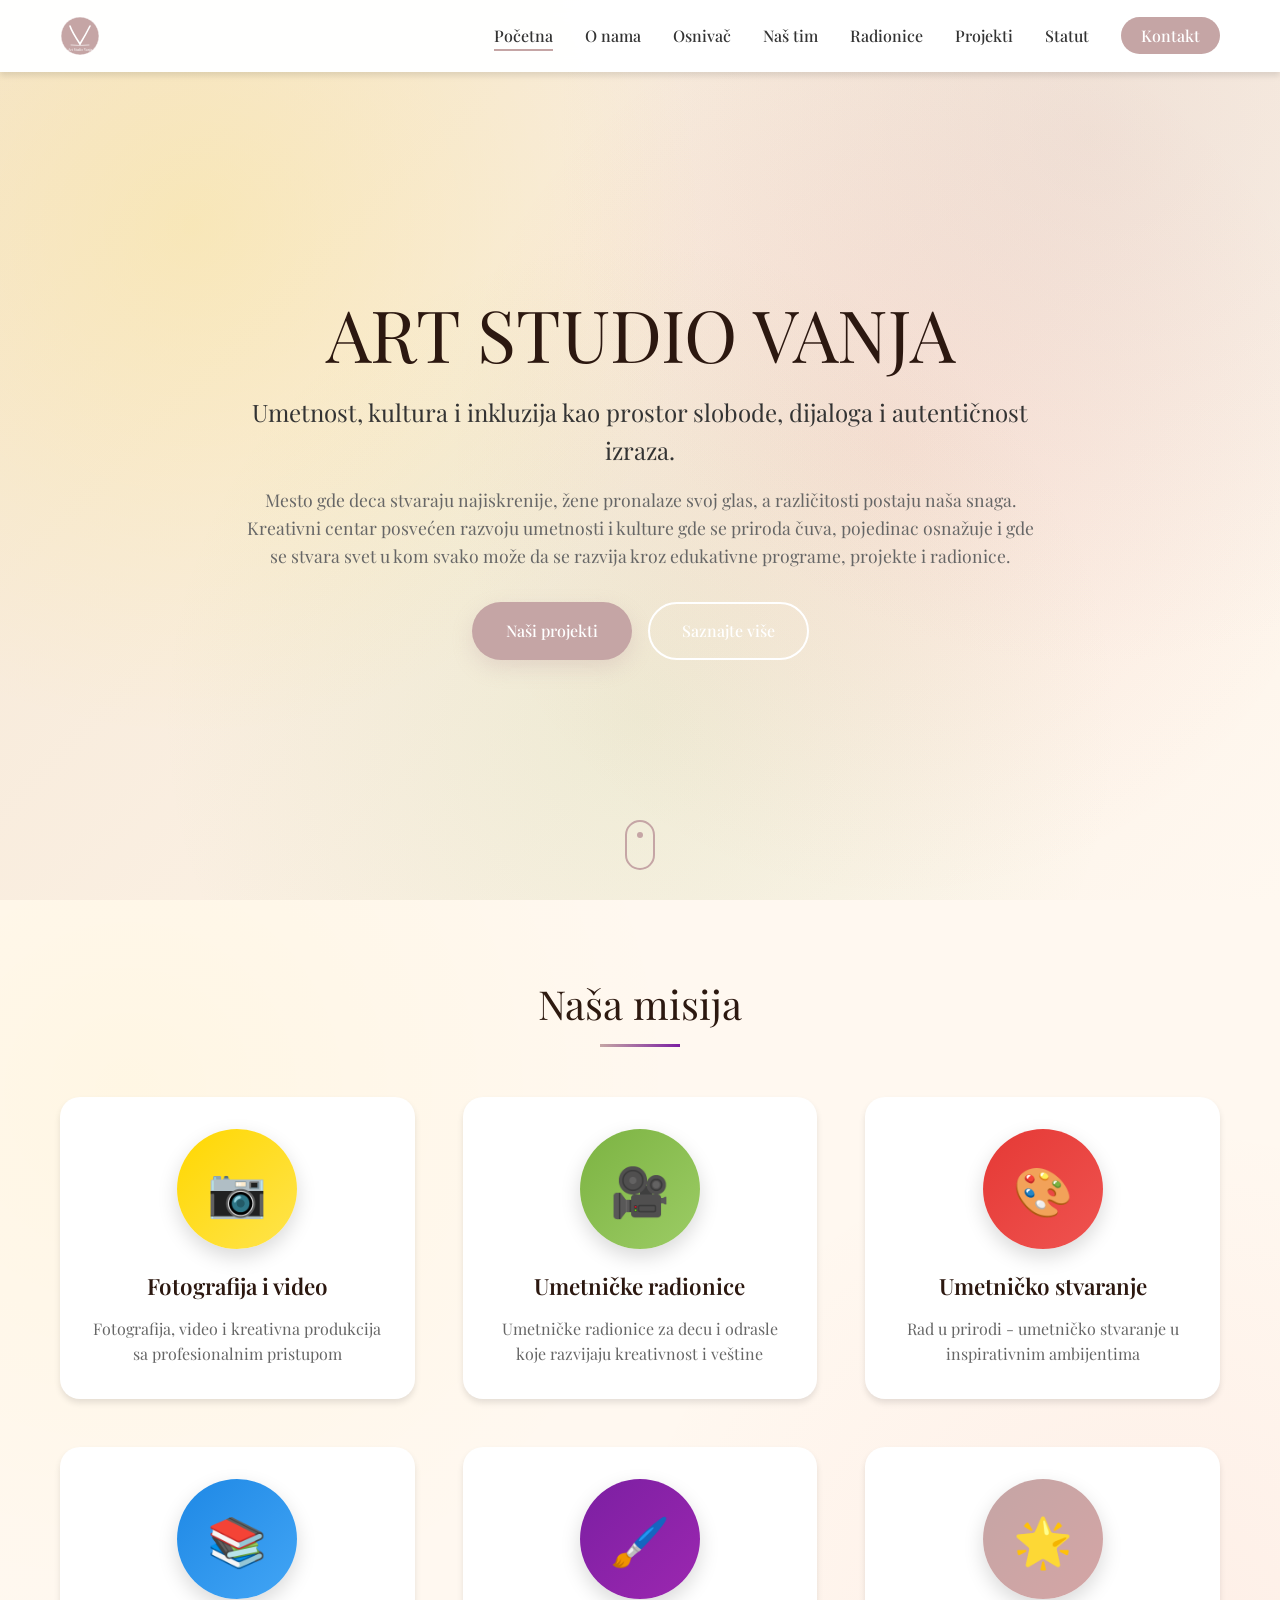
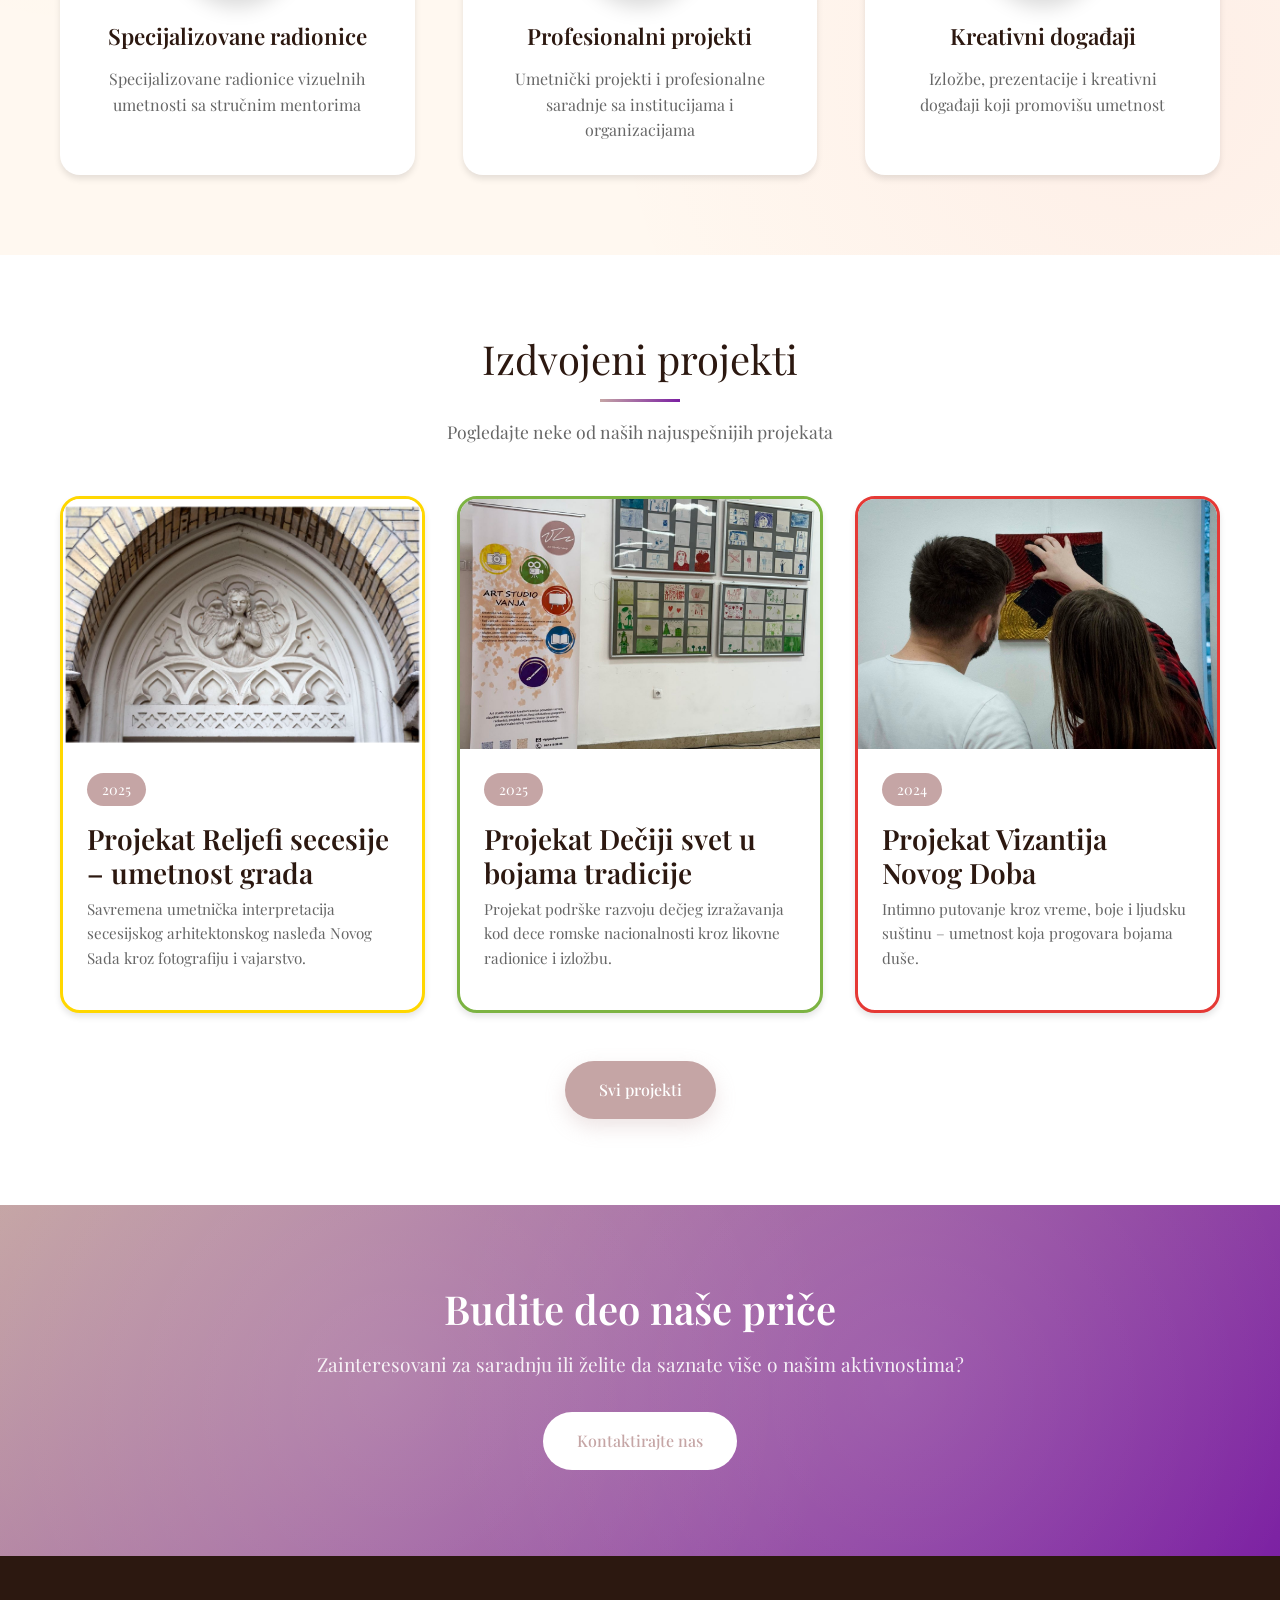
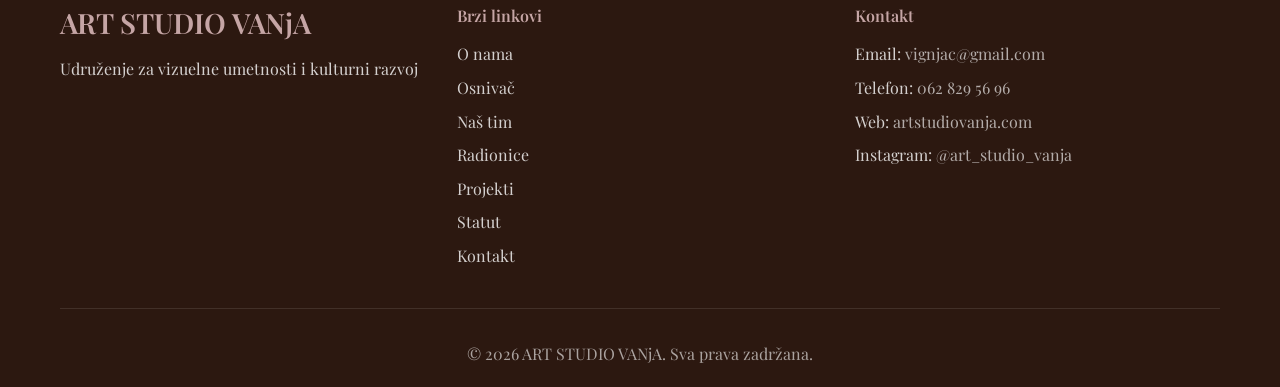
==== commit c74fd8c7: "Font Update Removed Kalam font, now using only Playfair Display as requested" ====
--- a/index.html
+++ b/index.html
@@ -9,7 +9,7 @@
     <link rel="stylesheet" href="css/style.css">
     <link rel="preconnect" href="https://fonts.googleapis.com">
     <link rel="preconnect" href="https://fonts.gstatic.com" crossorigin>
-    <link href="https://fonts.googleapis.com/css2?family=Playfair+Display:wght@400;600;700&family=Poppins:wght@300;400;500;600&family=Kalam:wght@300;400;700&display=swap" rel="stylesheet">
+    <link href="https://fonts.googleapis.com/css2?family=Playfair+Display:wght@400;600;700&family=Poppins:wght@300;400;500;600&display=swap" rel="stylesheet">
 </head>
 <body>
     <!-- Navigation -->
--- a/css/style.css
+++ b/css/style.css
@@ -29,7 +29,7 @@
     /* Fonts */
     --font-heading: 'Playfair Display', serif;
     --font-body: 'Playfair Display', serif;
-    --font-handwritten: 'Kalam', cursive;
+    --font-handwritten: 'Playfair Display', serif;
 }
 
 /* Reset & Base Styles */
